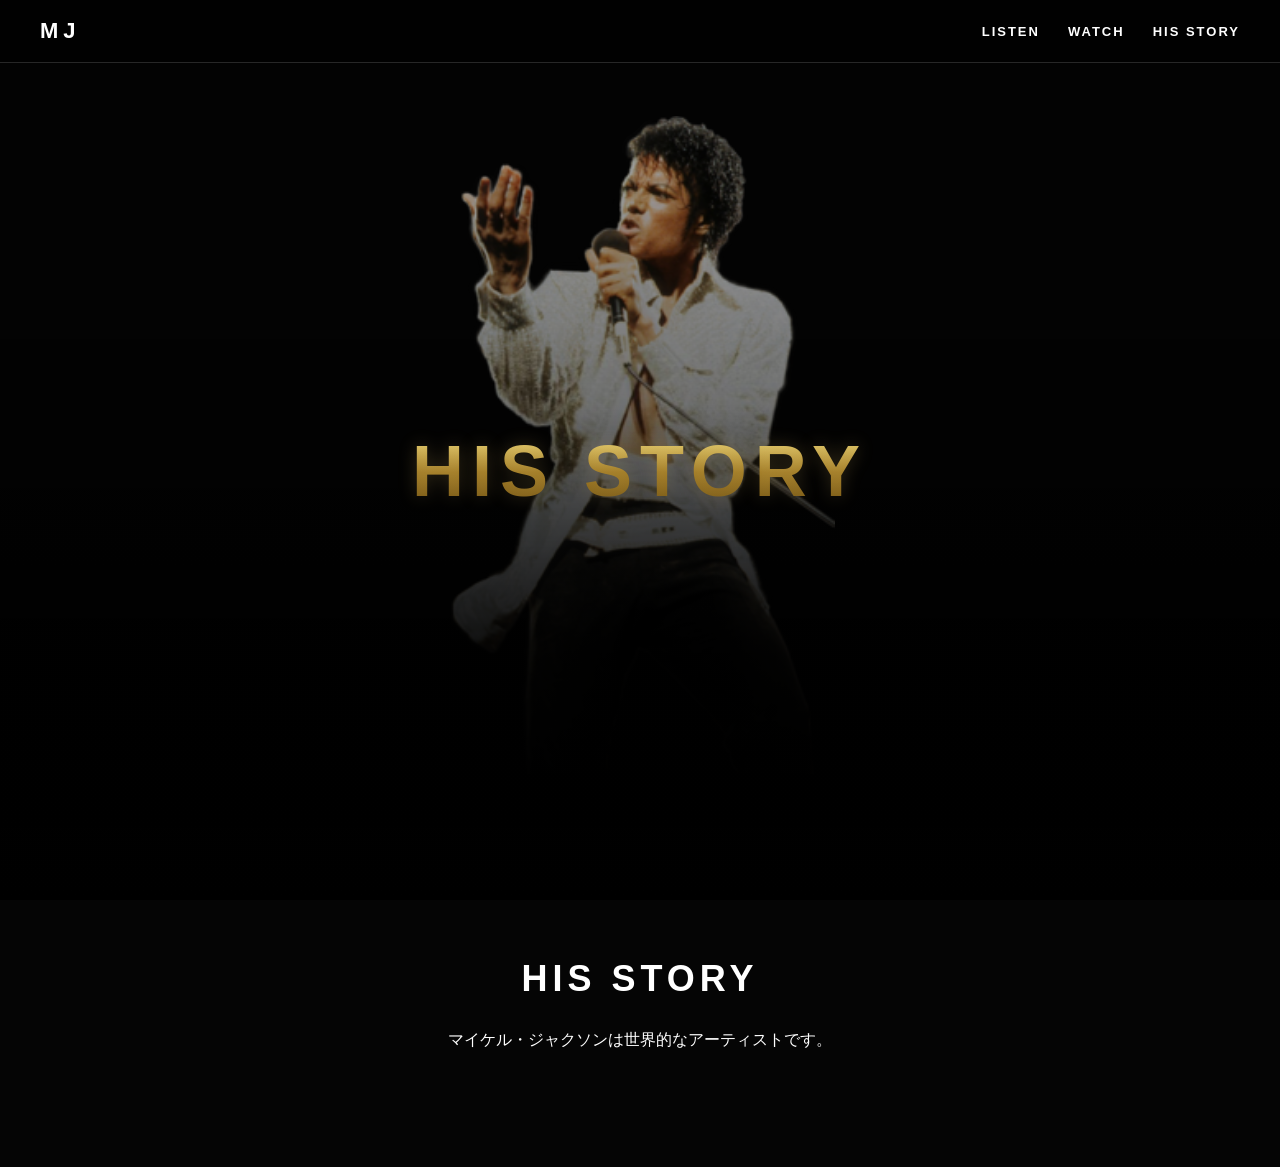
==== pages/story.html @ 960220a1 "関連ページの追加とスタイルシートの更新" ====
<!DOCTYPE html>
<html lang="ja">
<head>
    <meta charset="UTF-8">
    <title>マイケルジャクソン</title>
    <link rel="stylesheet" href="../css/style.css">
</head>
<body>
    <div id="wrapper">

        <header class="site-header">
            <div class="header-inner">

                <a href="../index.html" class="site-logo">MJ</a>

                <input type="checkbox" id="menu-toggle">

                <label for="menu-toggle" class="hamburger">
                    <span></span>
                    <span></span>
                    <span></span>
                </label>

                <nav class="global-nav">
                    <ul>
                        <li><a href="../pages/listen.html">LISTEN</a></li>
                        <li><a href="#">WATCH</a></li>
                        <li><a href="../pages/story.html">HIS STORY</a></li>

                    </ul>
                </nav>
        </header>

    </div>
    
    <main>
        <section class="story">
            <h1>HIS STORY</h1>
        </section>

        <section class="content fade-in">
            <h2>HIS STORY</h2>
            <p>マイケル・ジャクソンは世界的なアーティストです。</p>
        </section>

    </main>

<script src="../js/script.js"></script>
</body>
</html>
---- css/style.css ----
/* 全体 */
body {
    margin: 0;
    font-family: Arial, Helvetica, sans-serif;
    background-color: #050505;
    color: white;
}

/* ヘッダー */
.site-header {
    position: sticky;
    top: 0;
    z-index: 1000;

    background-color: rgba(0, 0, 0, 0.72);
    backdrop-filter: blur(14px);
    -webkit-backdrop-filter: blur(14px);

    border-bottom: 1px solid rgba(255, 255, 255, 0.15);
}

.header-inner {
    max-width: 1200px;
    margin: 0 auto;
    padding: 18px 32px;

    display: flex;
    align-items: center;
    justify-content: space-between;
}

/* ロゴ */
.site-logo {
    color: white;
    text-decoration: none;
    font-size: 22px;
    font-weight: bold;
    letter-spacing: 5px;
}

/* メニュー */
.global-nav ul {
    display: flex;
    align-items: center;
    gap: 28px;

    list-style: none;
    margin: 0;
    padding: 0;
}

.global-nav a {
    color: white;
    text-decoration: none;

    font-size: 13px;
    font-weight: bold;
    letter-spacing: 2px;
}

.global-nav a:hover {
    opacity: 0.65;
}

/* チェックボックスを隠すやつ */
#menu-toggle {
    display: none;
}

/* ハンバーガーメニュー？ */
.hamburger {
    display: none;
}

/* ホームページメインビジュアル */
.hero {
    min-height: 85vh;

    display: flex;
    flex-direction: column;
    align-items: center;
    justify-content: center;

    text-align: center;

    background:
        linear-gradient(rgba(0, 0, 0, 0.3), rgba(0, 0, 0, 0.85)),
        url("../img/hero.png") no-repeat;
    background-size: 390px auto;
    background-position: center;
}

.hero::after {
    content: "";
    position: absolute;
    left: 0;
    bottom: 0;

    width: 100%;
    height: 55%;

    background:
        linear-gradient(
            to bottom,
            rgba(0, 0, 0, 0),
            rgba(0, 0, 0, 0.75),
            rgba(0, 0, 0, 1)
        );

    pointer-events: none;
}

.hero h1 {
    margin: 0;
    font-size: 72px;
    letter-spacing: 8px;

    background: linear-gradient(
        180deg,
        #fff6b0 0%,
        #f5d76e 35%,
        #c99a2e 70%,
        #8a6418 100%
    );

    -webkit-background-clip: text;
    background-clip: text;
    color: transparent;

    text-shadow: 0 0 18px rgba(255, 215, 120, 0.25);
}

.hero p {
    margin-top: 20px;
    font-size: 32px;
    letter-spacing: 5px;
    font-weight: bold;

    color: #f5d76e;
    text-shadow: 0 0 12px rgba(255, 215, 120, 0.35);
}

/* ストーリーページのメインビジュアル */
.story {
    min-height: 85vh;

    display: flex;
    flex-direction: column;
    align-items: center;
    justify-content: center;

    text-align: center;

    background:
        linear-gradient(rgba(0, 0, 0, 0.3), rgba(0, 0, 0, 0.85)),
        url("../img/story.png") no-repeat;
    background-size: 390px auto;
    background-position: center;
}

.story::after {
    content: "";
    position: absolute;
    left: 0;
    bottom: 0;

    width: 100%;
    height: 55%;

    background:
        linear-gradient(
            to bottom,
            rgba(0, 0, 0, 0),
            rgba(0, 0, 0, 0.75),
            rgba(0, 0, 0, 1)
        );

    pointer-events: none;
}

.story h1 {
    margin: 0;
    font-size: 72px;
    letter-spacing: 8px;
    padding-top: 50px;

    background: linear-gradient(
        180deg,
        #fff6b0 0%,
        #f5d76e 50%,
        #c99a2e 70%,
        #a4771b 100%
    );

    -webkit-background-clip: text;
    background-clip: text;
    color: transparent;

    text-shadow: 0 0 18px rgba(255, 215, 120, 0.25);
}

.story p {
    margin-top: 20px;
    font-size: 32px;
    letter-spacing: 5px;
    font-weight: bold;

    color: #f5d76e;
    text-shadow: 0 0 12px rgba(255, 215, 120, 0.35);
}

/* LISTENページのメインビジュアル */
.listen {
    min-height: 85vh;

    display: flex;
    flex-direction: column;
    align-items: center;
    justify-content: center;

    text-align: center;

    background:
        linear-gradient(rgba(0, 0, 0, 0.3), rgba(0, 0, 0, 0.85)),
        url("../img/listen.png") no-repeat;
    background-size: 390px auto;
    background-position: center;
}

.listen::after {
    content: "";
    position: absolute;
    left: 0;
    bottom: 0;

    width: 100%;
    height: 55%;

    background:
        linear-gradient(
            to bottom,
            rgba(0, 0, 0, 0),
            rgba(0, 0, 0, 0.75),
            rgba(0, 0, 0, 1)
        );

    pointer-events: none;
}

.listen h1 {
    margin: 0;
    font-size: 72px;
    letter-spacing: 8px;
    padding-top: 50px;

    background: linear-gradient(
        180deg,
        #fff6b0 0%,
        #f5d76e 50%,
        #c99a2e 70%,
        #a4771b 100%
    );

    -webkit-background-clip: text;
    background-clip: text;
    color: transparent;

    text-shadow: 0 0 18px rgba(255, 215, 120, 0.25);
}

.listen p {
    margin-top: 20px;
    font-size: 32px;
    letter-spacing: 5px;
    font-weight: bold;

    color: #f5d76e;
    text-shadow: 0 0 12px rgba(255, 215, 120, 0.35);
}

/* 本文 */
.content {
    padding: 100px 32px;
    text-align: center;
}

.content h2 {
    font-size: 36px;
    letter-spacing: 5px;
}

/* LISTENページのアルバム一覧 */
.albums {
    padding: 40px 20px 80px;
}

.album-list {
    max-width: 420px;
    margin: 0 auto;
}

.album-card {
    text-align: center;
    margin-bottom: 70px;
}

.album-image {
    position: relative;
    width: 100%;
    max-width: 260px;
    margin: 0 auto 18px;
}

.album-image img:first-child {
    width: 100%;
    height: auto;
    display: block;
    position: relative;
    z-index: 2;
    box-shadow: 0 24px 45px rgba(0, 0, 0, 0.25);
    transition: transform 0.35s ease, box-shadow 0.35s ease;
}

.album-date {
    font-size: 13px;
    letter-spacing: 0.08em;
    color: #777;
    margin-bottom: 8px;
}

.album-title {
    font-family: Georgia, "Times New Roman", serif;
    font-size: 44px;
    line-height: 0.9;
    font-weight: normal;
    margin: 0 0 18px;
    color: #2a2222;
}

.album-link {
    display: inline-block;
    text-decoration: none;
    color: #2a2222;
    font-size: 12px;
    letter-spacing: 0.55em;
    font-weight: bold;
    transition: letter-spacing 0.3s ease, transform 0.3s ease;
}

/* カーソルを合わせた時のアニメーション */
.album-card:hover .album-image img:first-child {
    transform: translateY(-10px) scale(1.03);
    box-shadow: 0 30px 55px rgba(0, 0, 0, 0.32);
}

.album-card:hover .album-link {
    letter-spacing: 0.7em;
    transform: translateX(6px);
}

/* スマホ・タブレット用 */
@media screen and (max-width: 768px) {

    .header-inner {
        position: relative;
        padding: 16px 20px;
    }

    .site-logo {
        font-size: 16px;
        letter-spacing: 3px;
    }

    .hamburger {
        display: flex;
        flex-direction: column;
        gap: 6px;
        cursor: pointer;
    }

    .hamburger span {
        display: block;
        width: 28px;
        height: 2px;
        background-color: white;
    }

    .global-nav {
        display: none;

        position: absolute;
        top: 100%;
        left: 0;
        width: 100%;

        background-color: rgba(0, 0, 0, 0.9);
        backdrop-filter: blur(14px);
        -webkit-backdrop-filter: blur(14px);

        border-top: 1px solid rgba(255, 255, 255, 0.15);
    }

    .global-nav ul {
        flex-direction: column;
        gap: 22px;
        padding: 30px 0;
    }

    #menu-toggle:checked ~ .global-nav {
        display: block;
    }

    .hero h1 {
        font-size: 36px;
        letter-spacing: 5px;
    }

    .hero p {
        font-size: 14px;
    }
}

/* フェードインアニメーション */
.fade-in {
    opacity: 0;
    transform: translateY(40px);
    transition: opacity 3s ease, transform 3s ease;
}

.fade-in.show {
    opacity: 1;
    transform: translateY(0);
}
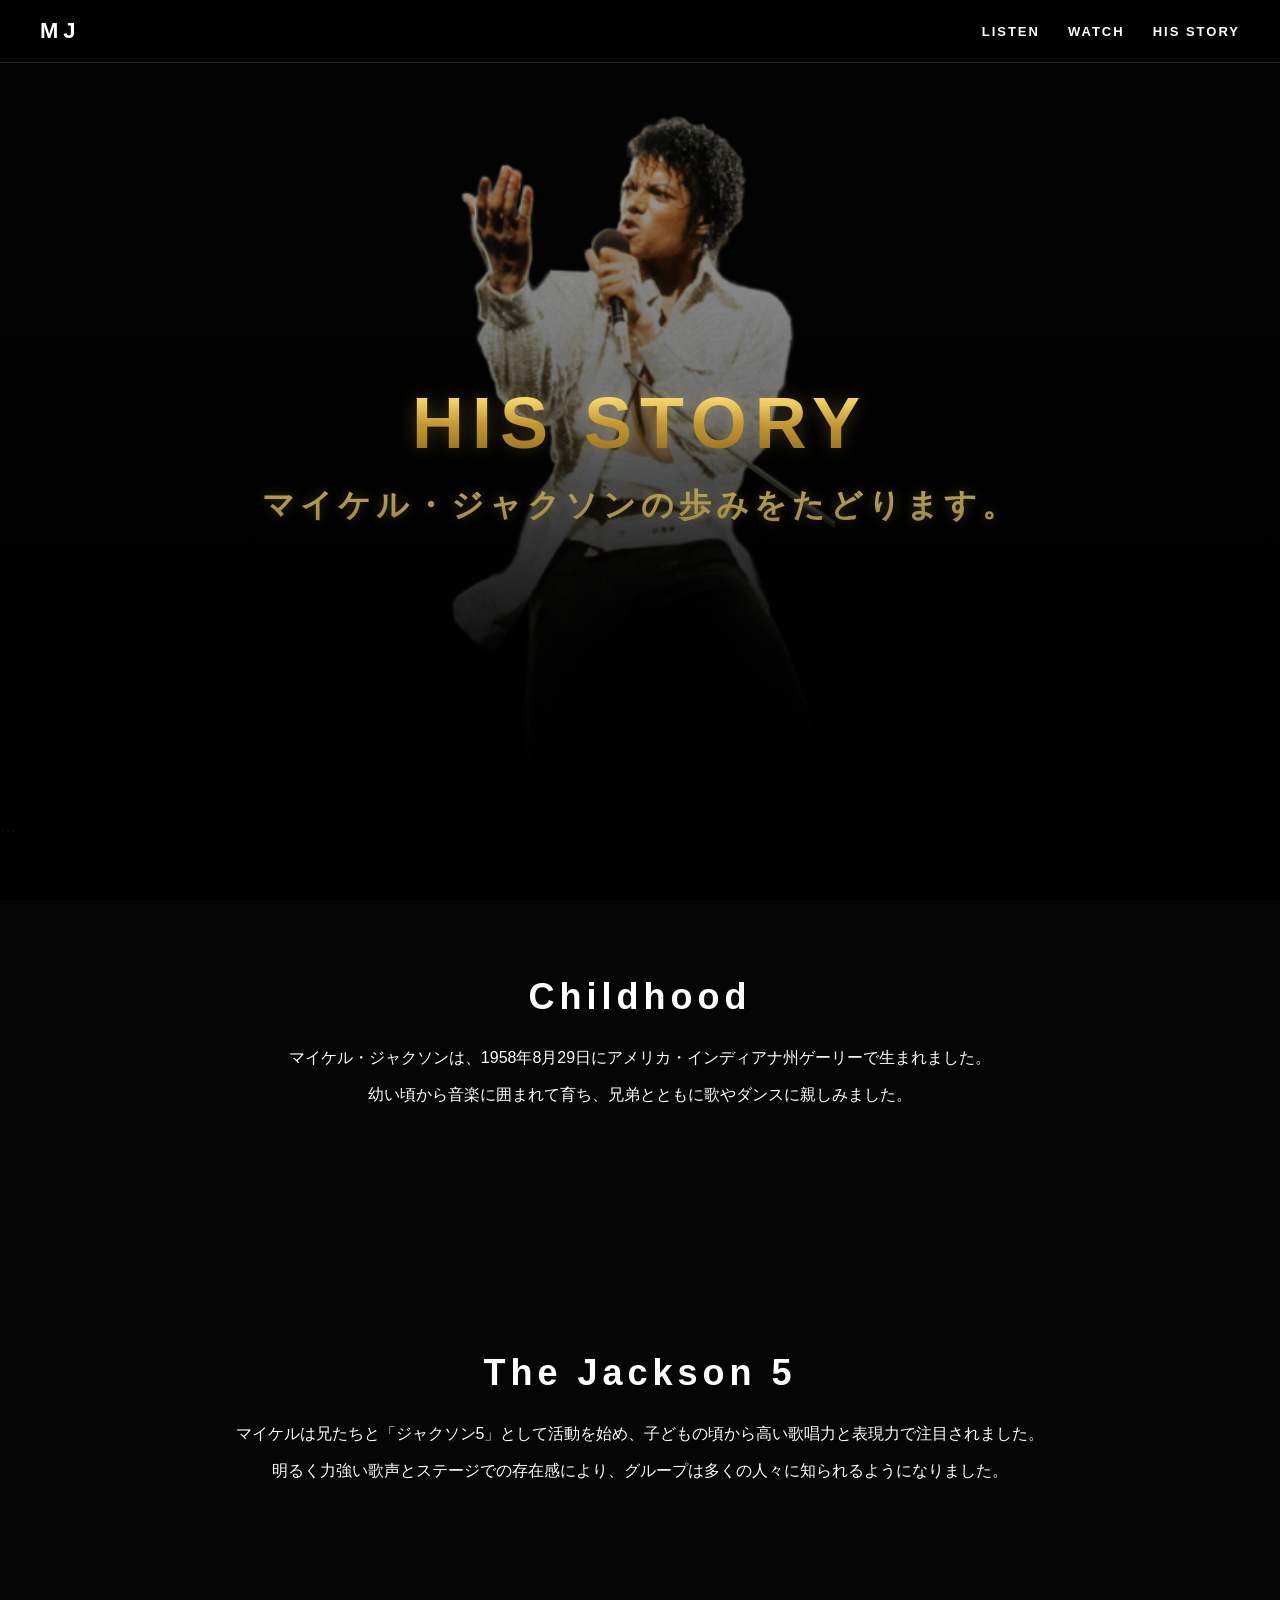
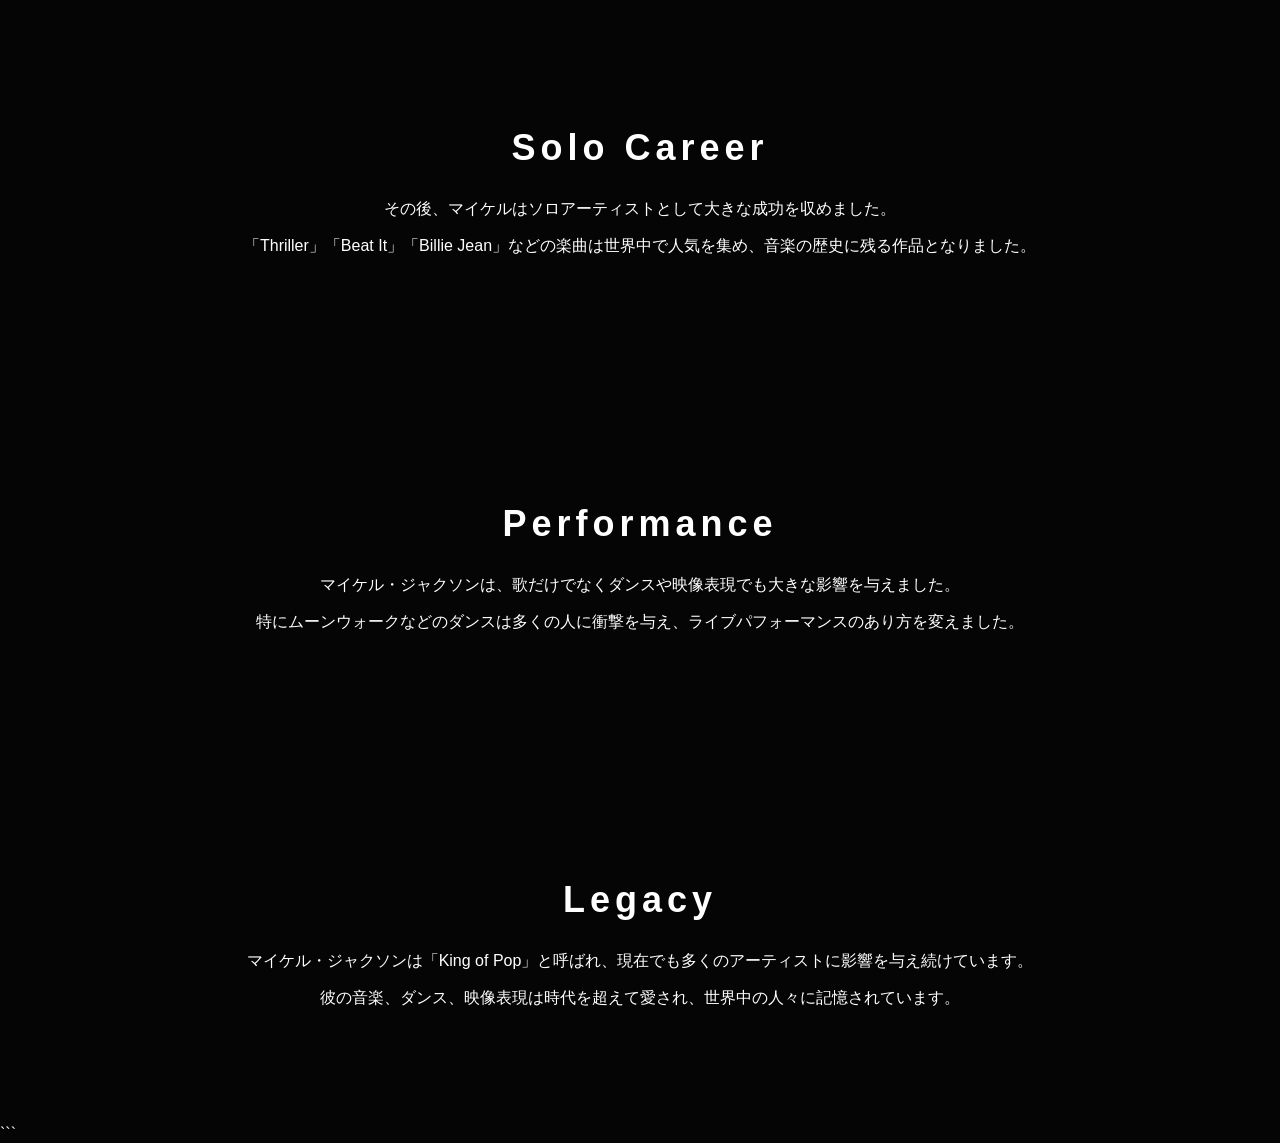
==== commit 9b877996: "myhistory 変更 お願いします" ====
--- a/pages/story.html
+++ b/pages/story.html
@@ -34,16 +34,45 @@
     </div>
     
     <main>
-        <section class="story">
-            <h1>HIS STORY</h1>
-        </section>
+    <section class="story">
+        <h1>HIS STORY</h1>
+        <p>マイケル・ジャクソンの歩みをたどります。</p>
+    </section>
 
-        <section class="content fade-in">
-            <h2>HIS STORY</h2>
-            <p>マイケル・ジャクソンは世界的なアーティストです。</p>
-        </section>
+```
+<section class="content fade-in">
+    <h2>Childhood</h2>
+    <p>マイケル・ジャクソンは、1958年8月29日にアメリカ・インディアナ州ゲーリーで生まれました。</p>
+    <p>幼い頃から音楽に囲まれて育ち、兄弟とともに歌やダンスに親しみました。</p>
+</section>
 
-    </main>
+<section class="content fade-in">
+    <h2>The Jackson 5</h2>
+    <p>マイケルは兄たちと「ジャクソン5」として活動を始め、子どもの頃から高い歌唱力と表現力で注目されました。</p>
+    <p>明るく力強い歌声とステージでの存在感により、グループは多くの人々に知られるようになりました。</p>
+</section>
+
+<section class="content fade-in">
+    <h2>Solo Career</h2>
+    <p>その後、マイケルはソロアーティストとして大きな成功を収めました。</p>
+    <p>「Thriller」「Beat It」「Billie Jean」などの楽曲は世界中で人気を集め、音楽の歴史に残る作品となりました。</p>
+</section>
+
+<section class="content fade-in">
+    <h2>Performance</h2>
+    <p>マイケル・ジャクソンは、歌だけでなくダンスや映像表現でも大きな影響を与えました。</p>
+    <p>特にムーンウォークなどのダンスは多くの人に衝撃を与え、ライブパフォーマンスのあり方を変えました。</p>
+</section>
+
+<section class="content fade-in">
+    <h2>Legacy</h2>
+    <p>マイケル・ジャクソンは「King of Pop」と呼ばれ、現在でも多くのアーティストに影響を与え続けています。</p>
+    <p>彼の音楽、ダンス、映像表現は時代を超えて愛され、世界中の人々に記憶されています。</p>
+</section>
+```
+
+</main>
+
 
 <script src="../js/script.js"></script>
 </body>
